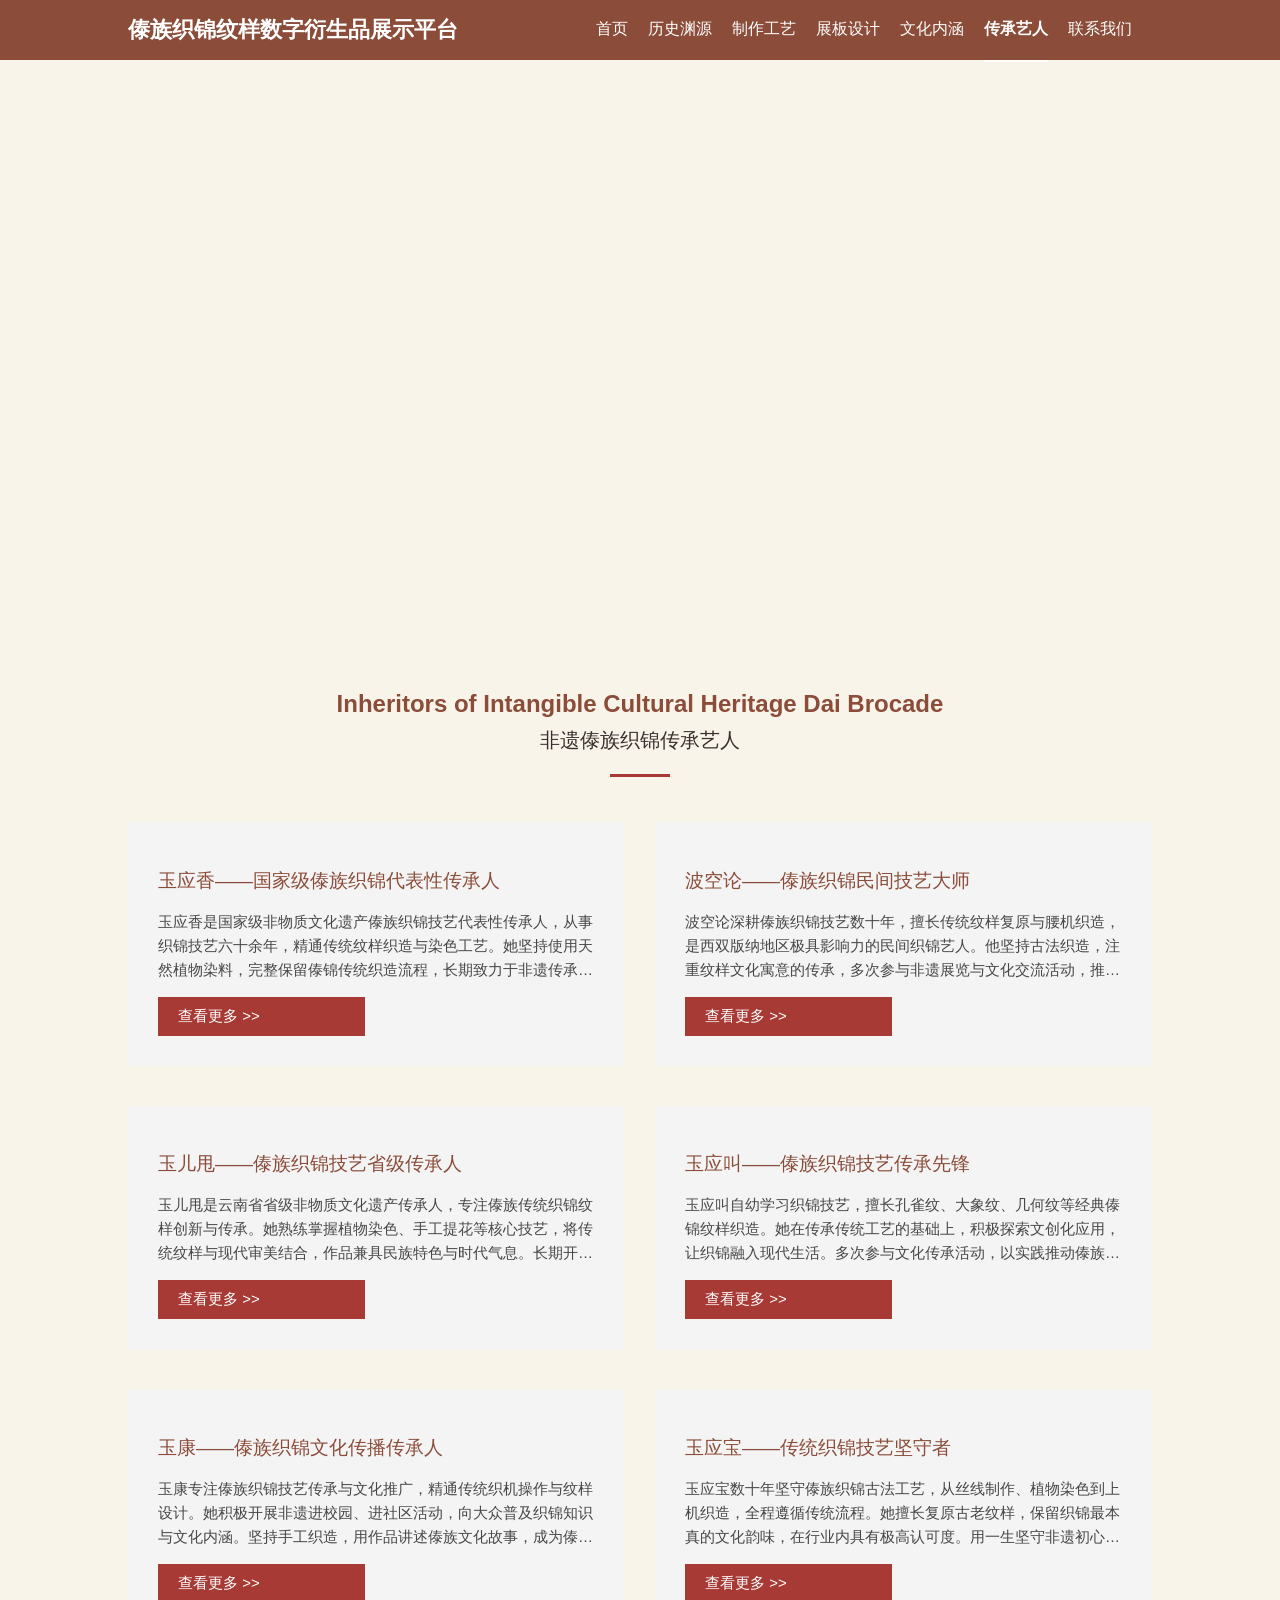
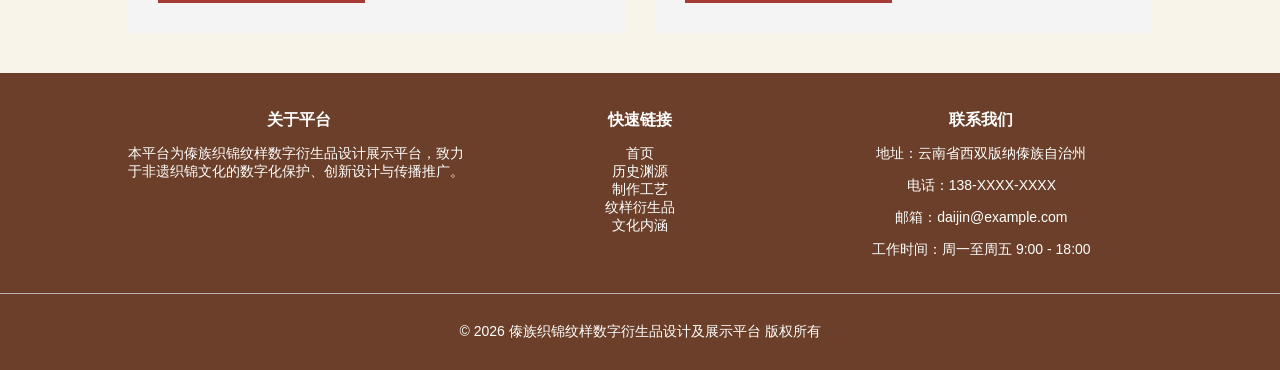
==== artists.html @ f4c5614b "Add files via upload" ====
<!DOCTYPE html>
<html lang="en">
<head>
    <meta charset="UTF-8">
    <meta name="viewport" content="width=device-width, initial-scale=1.0">
    <title>傣族织锦纹样数字衍生品展示平台</title>
    <link rel="stylesheet" href="./common.css">
</head>
<style>
.law {
  display: flex;
  justify-content: space-around;
}

.law-item {
  flex: 1;
  background-color: #f4f4f4;
  overflow: hidden;
  height: auto; /* 自动高度，适配无图片内容 */
}
.law_detail{
    padding: 30px;
}
.law-item h2{
    font-size: 19px;
    font-weight: 500;
}
.law-item p {
  line-height: 1.6;
  color: #474747;
}

.more-btn {
  display: block;
  padding: 10px 20px;
  width: 167px;
  background-color: #A83A35; /* 统一傣锦红 */
  color: white;
  text-decoration: none;
  font-size: 15px;
  transition: background-color 0.3s ease;
}

.more-btn:hover {
  background-color: #8a2e2a; /* 悬浮加深 */
}  
</style>
<body>
    <!-- 导航条 -->
    <header>
        <div class="navbar-content">
            <nav class="navbar">
                <div class="nav_w">
                    <div class="logo" style="font-family: '微软雅黑';">
                        傣族织锦纹样数字衍生品展示平台
                    </div>
                    <ul class="nav-links">
                        <li><a href="./index.html" >首页</a></li>
                        <li><a href="./history.html" >历史渊源</a></li>
                        <li><a href="./production.html">制作工艺</a></li>
                        <li><a href="./zhanban.html">展板设计</a></li>
                        <li><a href="./culture.html">文化内涵</a></li>
                        <li><a href="./artists.html" style="font-weight: bolder; border-bottom: 2px solid #fff;">传承艺人</a></li>
                        <li><a href="./protection.html">联系我们</a></li>
                    </ul>
                </div>
            </nav>
        </div>
    </header>
    <!-- 轮播图 -->
    <div class="slider">
        <div class="slide active">
            <img src="images/ban1.jpg" alt="轮播图1">
        </div>
        <div class="slide">
            <img src="images/ban2.jpg" alt="轮播图2">
        </div>
        <div class="slide">
            <img src="images/ban3.jpg" alt="轮播图3">
        </div>
    </div> 
    <!-- 主要内容 -->
    <div class="content_mount">
            <div class="content_box">
                <div class="school_title" style="margin-top: 50px;">
                    <p class="school_big">Inheritors of Intangible Cultural Heritage Dai Brocade</p>
                    <p class="school_font">非遗傣族织锦传承艺人</p>
                    <div class="xian"></div>
                    <div class="hou" style="margin-bottom: 45px;"></div>
                </div>
                <div class="law">
                    <div class="law-item" style=" margin-right: 30px;">
                        <div class="law_detail">
                            <h2>玉应香——国家级傣族织锦代表性传承人</h2>
                            <p class="hui">玉应香是国家级非物质文化遗产傣族织锦技艺代表性传承人，从事织锦技艺六十余年，精通传统纹样织造与染色工艺。她坚持使用天然植物染料，完整保留傣锦传统织造流程，长期致力于非遗传承教学，培养了大批年轻织锦艺人，为傣族织锦的活态传承作出重要贡献。</p>
                            <a href="#" class="more-btn">查看更多 >></a>
                        </div>
                    </div>
                    <div class="law-item">
                        <div class="law_detail">
                            <h2>波空论——傣族织锦民间技艺大师</h2>
                            <p class="hui">波空论深耕傣族织锦技艺数十年，擅长传统纹样复原与腰机织造，是西双版纳地区极具影响力的民间织锦艺人。他坚持古法织造，注重纹样文化寓意的传承，多次参与非遗展览与文化交流活动，推动傣族织锦走向全国，让传统技艺在当代持续焕发活力。</p>
                            <a href="#" class="more-btn">查看更多 >></a>
                        </div>
                    </div>
                </div>
                <div class="law" style="margin-top: 40px;">
                    <div class="law-item" style=" margin-right: 30px;">
                        <div class="law_detail">
                            <h2>玉儿甩——傣族织锦技艺省级传承人</h2>
                            <p class="hui">玉儿甩是云南省省级非物质文化遗产传承人，专注傣族传统织锦纹样创新与传承。她熟练掌握植物染色、手工提花等核心技艺，将传统纹样与现代审美结合，作品兼具民族特色与时代气息。长期开展传承教学，让更多年轻人了解并热爱傣族织锦文化。</p>
                            <a href="#" class="more-btn">查看更多 >></a>
                        </div>
                    </div>
                    <div class="law-item">
                        <div class="law_detail">
                            <h2>玉应叫——傣族织锦技艺传承先锋</h2>
                            <p class="hui">玉应叫自幼学习织锦技艺，擅长孔雀纹、大象纹、几何纹等经典傣锦纹样织造。她在传承传统工艺的基础上，积极探索文创化应用，让织锦融入现代生活。多次参与文化传承活动，以实践推动傣族织锦技艺的保护、传播与创新发展。</p>
                            <a href="#" class="more-btn">查看更多 >></a>
                        </div>
                    </div>
                </div>
                <div class="law"  style="margin:40px 0">
                    <div class="law-item" style=" margin-right: 30px;">
                        <div class="law_detail">
                            <h2>玉康——傣族织锦文化传播传承人</h2>
                            <p class="hui">玉康专注傣族织锦技艺传承与文化推广，精通传统织机操作与纹样设计。她积极开展非遗进校园、进社区活动，向大众普及织锦知识与文化内涵。坚持手工织造，用作品讲述傣族文化故事，成为傣族织锦文化重要的传播者与践行者。</p>
                            <a href="#" class="more-btn">查看更多 >></a>
                        </div>
                    </div>
                    <div class="law-item">
                        <div class="law_detail">
                            <h2>玉应宝——传统织锦技艺坚守者</h2>
                            <p class="hui">玉应宝数十年坚守傣族织锦古法工艺，从丝线制作、植物染色到上机织造，全程遵循传统流程。她擅长复原古老纹样，保留织锦最本真的文化韵味，在行业内具有极高认可度。用一生坚守非遗初心，守护傣族织锦的文化根脉与技艺精髓。</p>
                            <a href="#" class="more-btn">查看更多 >></a>
                        </div>
                    </div>
                </div>
            </div>
    </div>
    <!-- 底部 -->
    <footer>
            <div class="footer-container">
                <div class="about-us">
                    <h3>关于平台</h3>
                    <p style="text-align: left;">本平台为傣族织锦纹样数字衍生品设计展示平台，致力于非遗织锦文化的数字化保护、创新设计与传播推广。</p>
                    <div class="social-icons">
                        <a href="#"><i class="fa fa-wechat"></i></a>
                        <a href="#"><i class="fa fa-qq"></i></a>
                        <a href="#"><i class="fa fa-weibo"></i></a>
                        <a href="#"><i class="fa fa-douyin"></i></a>
                    </div>
                </div>
                <div class="quick-links">
                    <h3>快速链接</h3>
                    <ul>
                        <li><a href="./index.html">首页</a></li>
                        <li><a href="./history.html">历史渊源</a></li>
                        <li><a href="./production.html">制作工艺</a></li>
                        <li><a href="./styles.html">纹样衍生品</a></li>
                        <li><a href="./culture.html">文化内涵</a></li>
                    </ul>
                </div>
                <div class="contact-us">
                    <h3>联系我们</h3>
                    <p>地址：云南省西双版纳傣族自治州</p>
                    <p>电话：138-XXXX-XXXX</p>
                    <p>邮箱：daijin@example.com</p>
                    <p>工作时间：周一至周五 9:00 - 18:00</p>
                </div>
            </div>
            <div class="copyright">
                <p>&copy; 2026 傣族织锦纹样数字衍生品设计及展示平台 版权所有</p>
            </div>
    </footer>
</body>
</html>
---- common.css ----
/* 全局样式 */
body {
    font-family: Arial, sans-serif;
    margin: 0;
    padding: 0;
    background-color: #F8F4E9; /* 傣族织锦柔和底色 */
    color: #3A2E2F; /* 文字改用深棕色，更高级 */
}

/* 导航栏样式 */
.navbar-content {
    width: 100%;
    margin: 0 auto;
}

.navbar {
    position: absolute;
    top: 0;
    left: 0;
    right: 0;
    z-index: 1;
    background-color: #8B4C39; /* 傣族主色调：棕红色 */
}

.nav_w {
    width: 80%;
    margin: 0 auto;
    display: flex;
    justify-content: space-between;
    height: 60px;
    align-items: center;
    color: #fff;
}

.logo {
    margin-right: 20px;
    font-weight: 600;
    font-size: 24px;
}

.nav-links {
    list-style: none;
    display: flex;
    margin: 0;
    padding: 0;
}

.nav-links li {
    margin-right: 20px;
}

.nav-links a {
    display: block;
    text-decoration: none;
    color: white;
    padding: 20px 0;
    box-sizing: border-box;
    transition: all 0.3s ease;
    font-size: 16px !important; /* 统一导航字号 */
}

.nav-links a:hover {
    font-weight: bolder;
    border-bottom: 2px solid #F5D76E; /* 金色下划线 */
}

/* ========== 强制统一所有页面导航大小 ========== */
.nav-links li a {
    font-size: 16px !important;
    font-family: "微软雅黑", Arial, sans-serif !important;
}
.logo {
    font-size: 22px !important;
    font-family: "微软雅黑", Arial, sans-serif !important;
}

/* 轮播图样式 */
.slider {
    position: relative;
    height: 640px;
}

.slide {
    position: absolute;
    top: 0;
    left: 0;
    width: 100%;
    height: 100%;
    opacity: 0;
    transition: opacity 0.5s ease-in-out;
}

.slide.active {
    opacity: 1;
}

.slide img {
    width: 100%;
    height: 100%;
    object-fit: cover;
}

/* 底部 */
footer {
    background-color: #6B3F29; /* 深棕色底部，更民族风 */
    width: 100%;
    color: #fff;
    text-align: center;
}

.footer-container {
    width: 80%;
    margin: 0 auto;
    display: flex;
    justify-content: space-around;
    padding-bottom: 20px;
    padding-top: 20px;
}

.about-us,
.quick-links,
.contact-us {
    flex: 1;
    font-size: 14px;
}

h3 {
    margin-bottom: 10px;
}

.social-icons a {
    color: #F5D76E; /* 金色图标 */
    margin: 0 5px;
    font-size: 20px;
}

.quick-links ul {
    list-style: none;
    padding: 0;
}

.quick-links ul li a {
    color: #fff;
    text-decoration: none;
}

.copyright {
    font-size: 14px;
    border-top: 1px solid #b7b6b6;
    padding-top: 15px;
    padding-bottom: 15px;
}

/* 主要内容 */
.content_mount {
    width: 100%;
}

.content_box {
    width: 80%;
    margin: 0 auto;
}

.school_title {
    width: 80%;
    text-align: center;
    margin: 0 auto;
}

.school_title .school_big {
    font-size: 24px;
    font-weight: bold;
    margin-bottom: -11px;
    color: #8B4C39; /* 标题主色 */
}

.school_title .school_font {
    font-size: 20px;
    margin-bottom: 20px;
}

.school_title .xian {
    width: 60px;
    height: 3px;
    background-color: #A83A35; /* 红色装饰线 */
    margin: 0 auto;
}

h2 {
    font-size: 22px;
    color: #8B4C39;
}

.hui {
    font-size: 15px;
    line-height: 1.8;
    margin-top: 13px;
    color: #474747;
    display: -webkit-box;
    -webkit-box-orient: vertical;
    -webkit-line-clamp: 3;
    overflow: hidden;
}

.hui2 {
    font-size: 15px;
    line-height: 1.8;
    margin-top: 13px;
    color: #474747;
    display: -webkit-box;
    -webkit-box-orient: vertical;
    -webkit-line-clamp: 7;
    overflow: hidden;
}

.hui3 {
    font-size: 15px;
    line-height: 1.8;
    margin-top: 13px;
    color: #474747;
    display: -webkit-box;
    -webkit-box-orient: vertical;
    -webkit-line-clamp: 2;
    overflow: hidden;
}
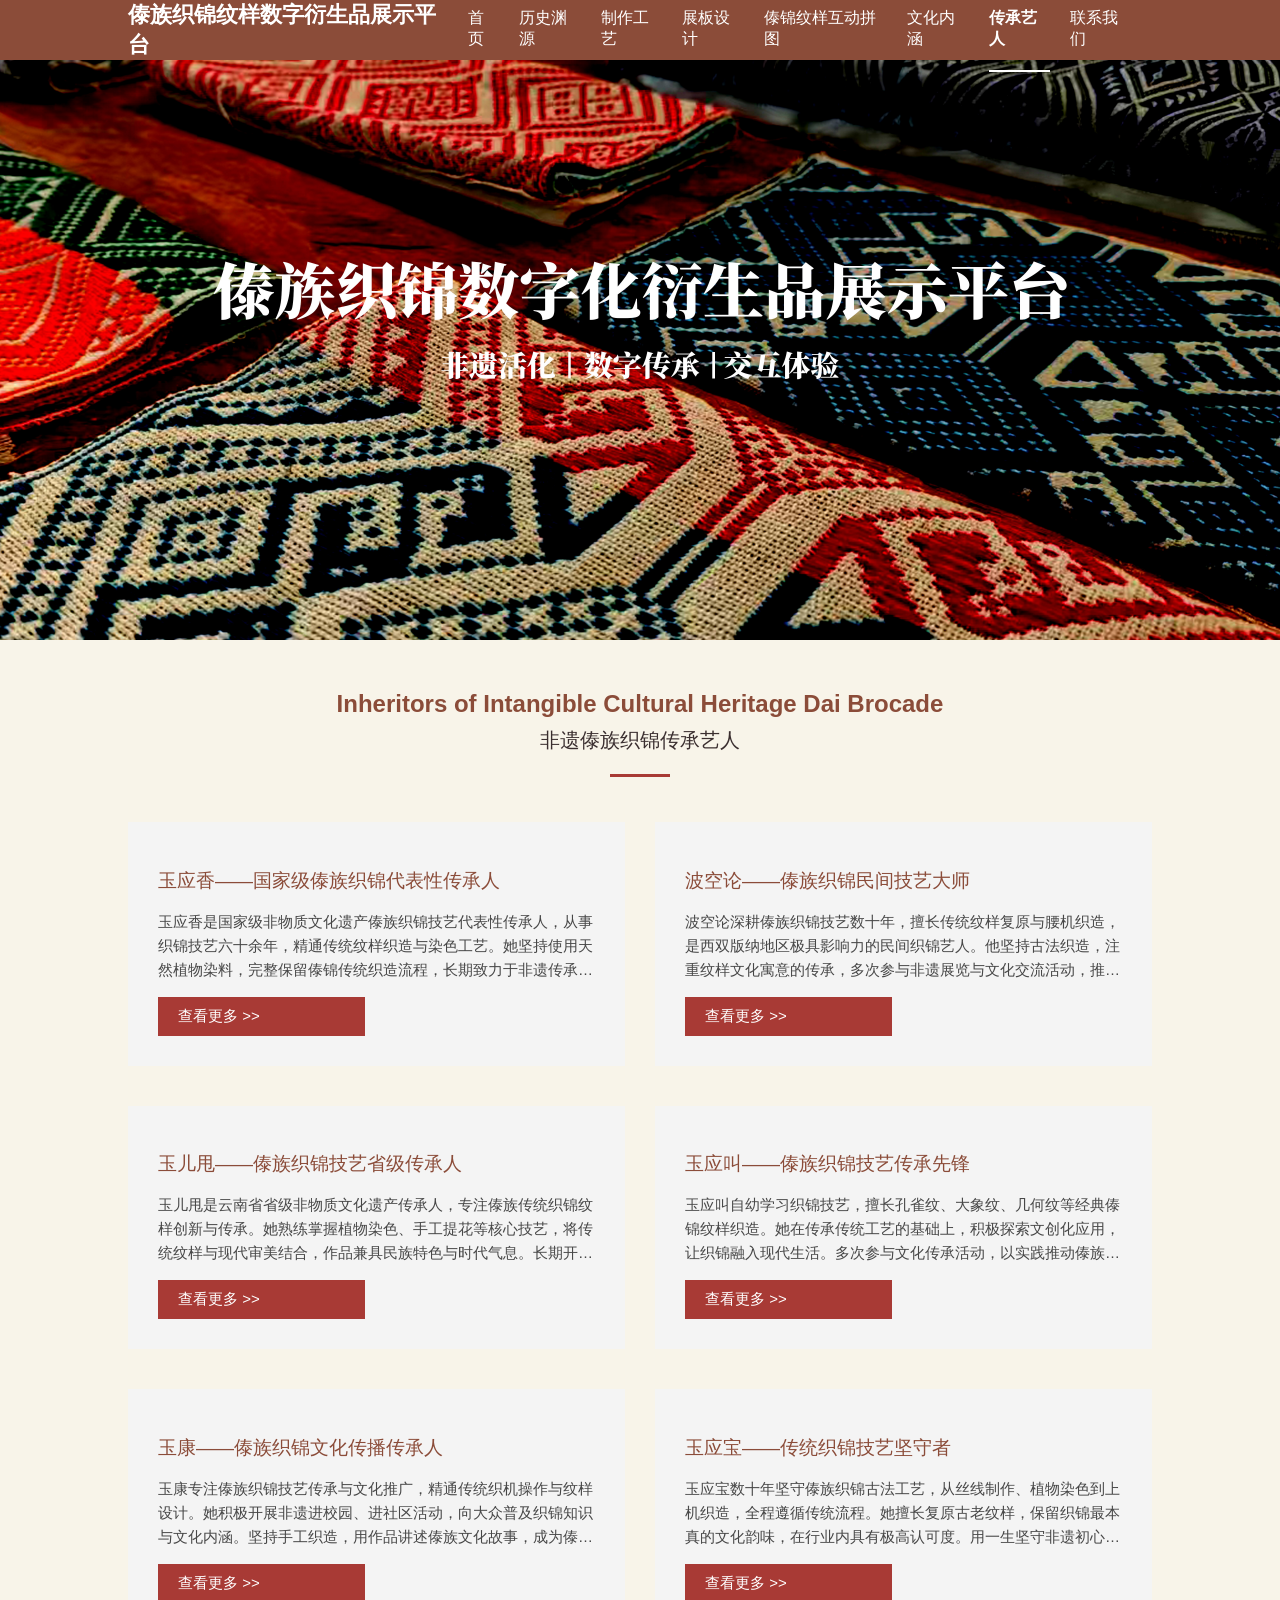
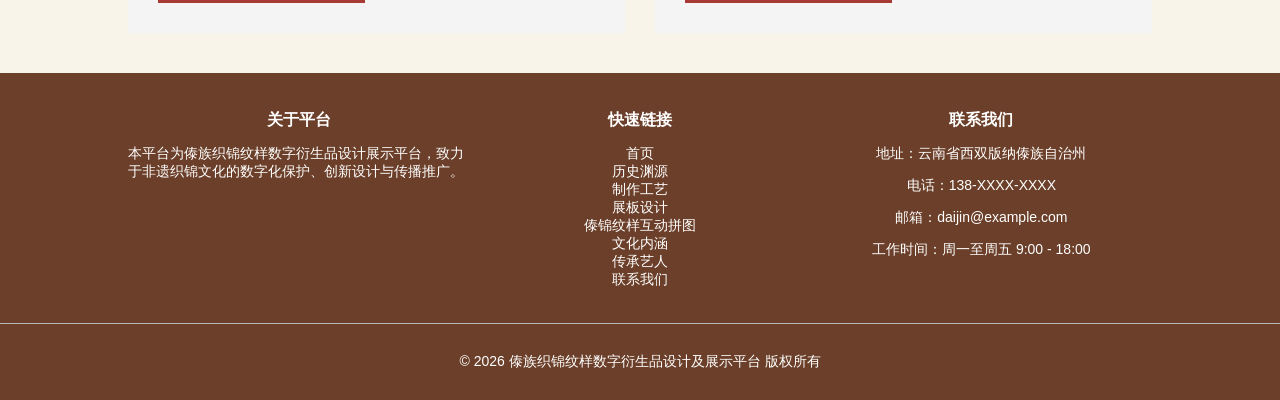
==== commit 81af260b: "Update artists.html" ====
--- a/artists.html
+++ b/artists.html
@@ -46,7 +46,7 @@
 }  
 </style>
 <body>
-    <!-- 导航条 -->
+    <!-- 导航条 已修复 -->
     <header>
         <div class="navbar-content">
             <nav class="navbar">
@@ -55,10 +55,11 @@
                         傣族织锦纹样数字衍生品展示平台
                     </div>
                     <ul class="nav-links">
-                        <li><a href="./index.html" >首页</a></li>
-                        <li><a href="./history.html" >历史渊源</a></li>
+                        <li><a href="./index.html">首页</a></li>
+                        <li><a href="./history.html">历史渊源</a></li>
                         <li><a href="./production.html">制作工艺</a></li>
                         <li><a href="./zhanban.html">展板设计</a></li>
+                        <li><a href="./styles.html">傣锦纹样互动拼图</a></li>
                         <li><a href="./culture.html">文化内涵</a></li>
                         <li><a href="./artists.html" style="font-weight: bolder; border-bottom: 2px solid #fff;">传承艺人</a></li>
                         <li><a href="./protection.html">联系我们</a></li>
@@ -72,7 +73,7 @@
         <div class="slide active">
             <img src="images/ban1.jpg" alt="轮播图1">
         </div>
-        <div class="slide">
+        <div class="slide active">
             <img src="images/ban2.jpg" alt="轮播图2">
         </div>
         <div class="slide">
@@ -138,7 +139,7 @@
                 </div>
             </div>
     </div>
-    <!-- 底部 -->
+    <!-- 底部 已修复 -->
     <footer>
             <div class="footer-container">
                 <div class="about-us">
@@ -154,11 +155,14 @@
                 <div class="quick-links">
                     <h3>快速链接</h3>
                     <ul>
-                        <li><a href="./index.html">首页</a></li>
-                        <li><a href="./history.html">历史渊源</a></li>
-                        <li><a href="./production.html">制作工艺</a></li>
-                        <li><a href="./styles.html">纹样衍生品</a></li>
-                        <li><a href="./culture.html">文化内涵</a></li>
+                        <li><a href="index.html">首页</a></li>
+                        <li><a href="history.html">历史渊源</a></li>
+                        <li><a href="production.html">制作工艺</a></li>
+                        <li><a href="zhanban.html">展板设计</a></li>
+                        <li><a href="styles.html">傣锦纹样互动拼图</a></li>
+                        <li><a href="culture.html">文化内涵</a></li>
+                        <li><a href="artists.html">传承艺人</a></li>
+                        <li><a href="protection.html">联系我们</a></li>
                     </ul>
                 </div>
                 <div class="contact-us">
@@ -174,4 +178,4 @@
             </div>
     </footer>
 </body>
-</html>+</html>
